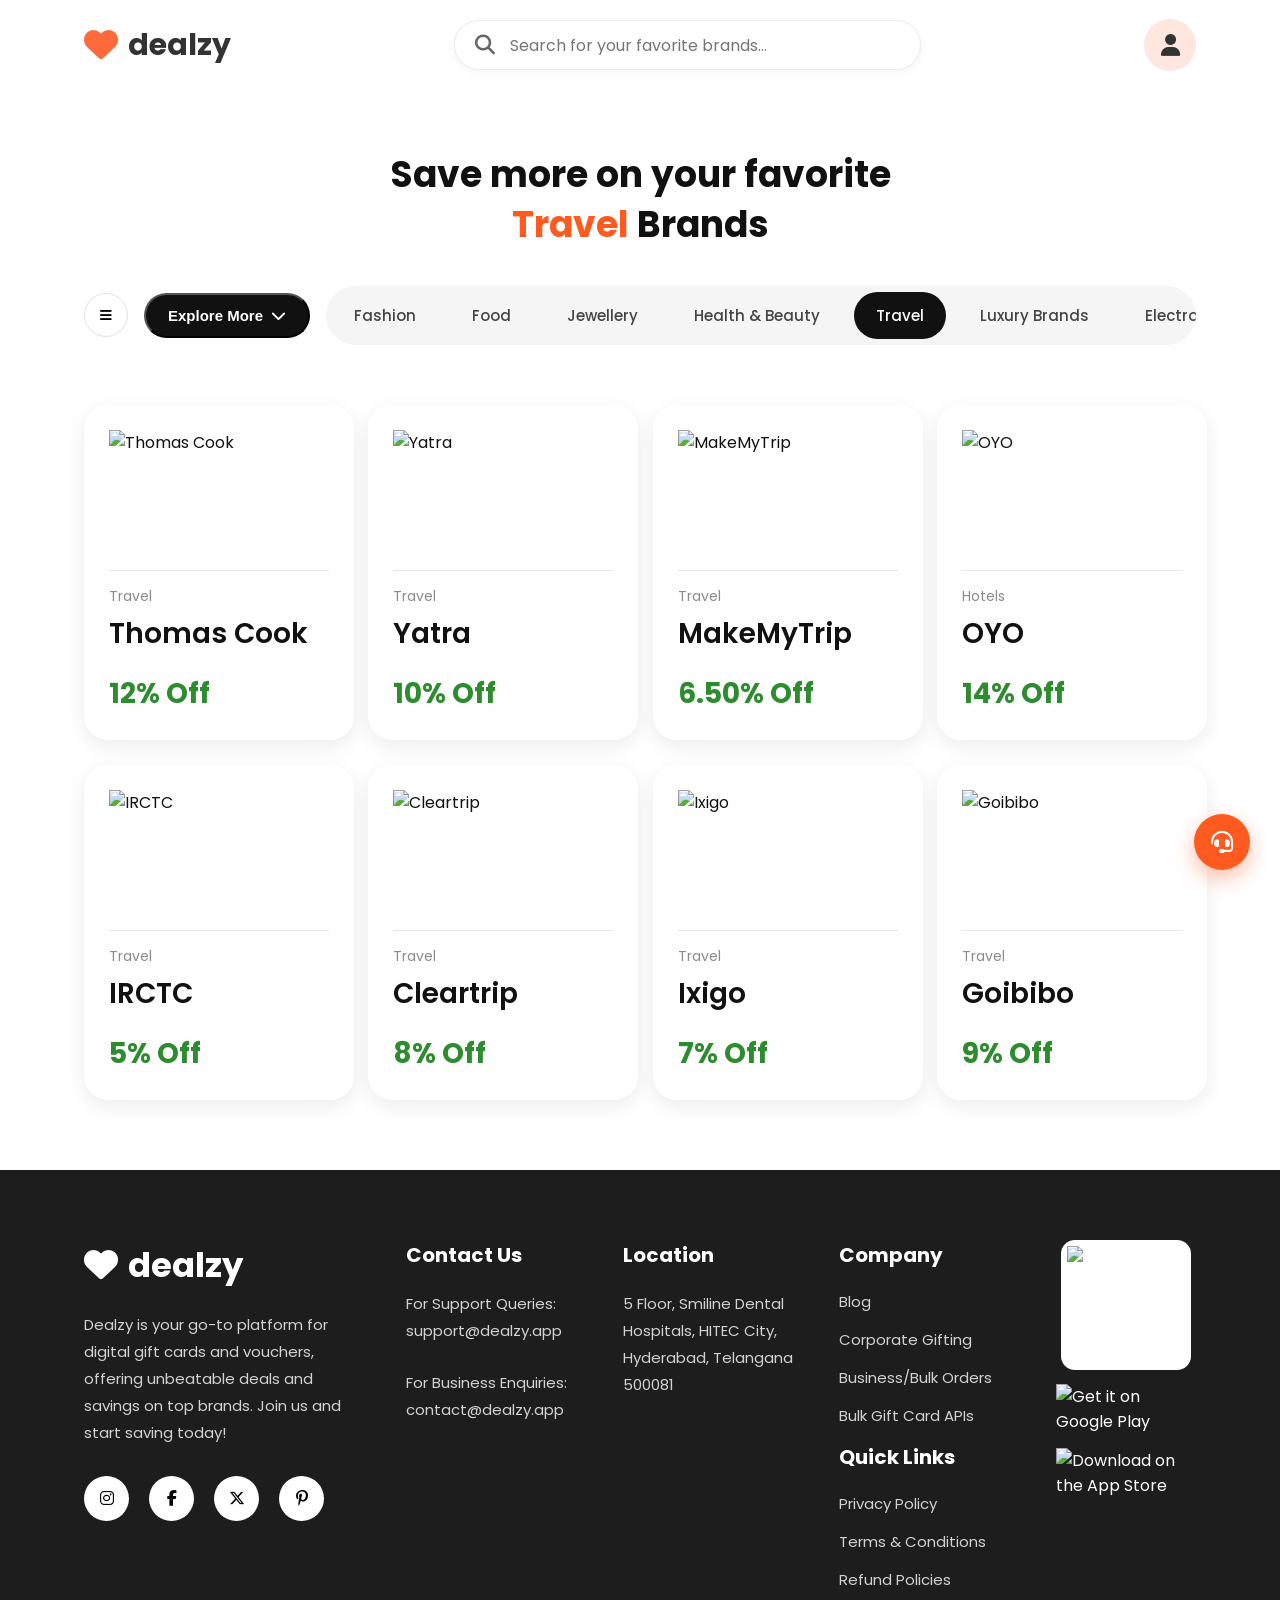
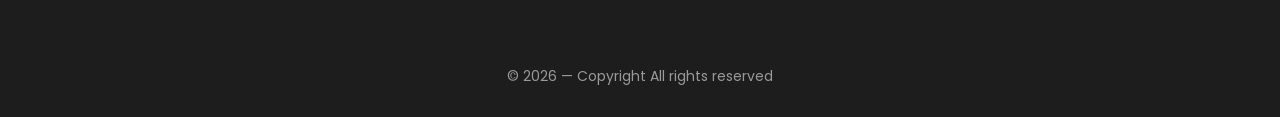
==== category.html @ f569d536 "completed" ====
<!DOCTYPE html>
<html lang="en">
<head>

    <meta charset="UTF-8">
    <meta name="viewport" content="width=device-width, initial-scale=1.0">

    <title>Dealzy - Shop by Category</title>

    <link href="https://fonts.googleapis.com/css2?family=Poppins:wght@300;400;500;600;700;800&display=swap" rel="stylesheet">

    <link rel="stylesheet"
    href="https://cdnjs.cloudflare.com/ajax/libs/font-awesome/6.6.0/css/all.min.css">

    <link rel="stylesheet" href="style.css">

</head>

<body>
<header>

<div class="container navbar">

    <a href="index.html" class="logo">

        <i class="fa-solid fa-heart"></i>

        <h1>dealzy</h1>

    </a>


    <div class="search-bar">

        <i class="fa-solid fa-magnifying-glass"></i>

        <input
        type="text"
        placeholder="Search for your favorite brands...">

    </div>


    <a href="profile.html" class="profile">
    <i class="fa-solid fa-user"></i>
</a>

</div>

</header>

<!-- CATEGORY HERO -->

<section class="category-hero">

    <div class="container">

        <h1 class="cat-heading">
            Save more on your favorite<br>
            <span class="orange" id="categoryName">Category</span> Brands
        </h1>

        <div class="category-filter-bar">

            <div class="dropdown-wrap">

                <button class="filter-icon-btn" id="sortToggleBtn">
                    <i class="fa-solid fa-bars"></i>
                </button>

                <div class="sort-dropdown" id="sortDropdown">

                    <button class="sort-option" data-sort="alpha-asc">
                        <i class="fa-solid fa-arrow-down-a-z"></i> Sort alphabetically ascending
                    </button>

                    <button class="sort-option" data-sort="alpha-desc">
                        <i class="fa-solid fa-arrow-up-a-z"></i> Sort alphabetically descending
                    </button>

                    <button class="sort-option" data-sort="discount-asc">
                        <i class="fa-solid fa-arrow-down-1-9"></i> Sort Discount Percent (Low-High)
                    </button>

                    <button class="sort-option" data-sort="discount-desc">
                        <i class="fa-solid fa-arrow-up-1-9"></i> Sort Discount Percent (High-Low)
                    </button>

                    <button class="sort-option active" data-sort="popularity">
                        Sort Popularity
                    </button>

                </div>

            </div>

            <div class="dropdown-wrap explore-wrap">

                <button class="filter-pill explore-pill" id="exploreToggleBtn">
                    Explore More <i class="fa-solid fa-chevron-down"></i>
                </button>

                <div class="explore-dropdown" id="exploreDropdown">

                    <a href="category.html?category=Fashion">Fashion</a>
                    <a href="category.html?category=Food">Food</a>
                    <a href="category.html?category=Jewellery">Jewellery</a>
                    <a href="category.html?category=Health%20%26%20Beauty">Health &amp; Beauty</a>
                    <a href="category.html?category=Travel">Travel</a>
                    <a href="category.html?category=Luxury%20Brands">Luxury Brands</a>
                    <a href="category.html?category=Electronics">Electronics</a>
                    <a href="category.html?category=Accessories">Accessories</a>
                    <a href="category.html?category=Subscription">Subscription</a>
                    <a href="category.html?category=Hotels">Hotels</a>
                    <a href="category.html?category=Home%20Furnishing">Home Furnishing</a>
                    <a href="category.html?category=Gaming">Gaming</a>
                    <a href="category.html?category=Grocery">Grocery</a>
                    <a href="category.html?category=Shopping">Shopping</a>
                    <a href="category.html?category=Entertainment">Entertainment</a>
                    <a href="category.html?category=Online%20Shopping">Online Shopping</a>
                    <a href="category.html?category=Footwear">Footwear</a>
                    <a href="category.html?category=Kids">Kids</a>
                    <a href="category.html?category=Gifting">Gifting</a>
                    <a href="category.html?category=Pharmacy">Pharmacy</a>
                    <a href="category.html?category=Sports%20%26%20Fitness">Sports &amp; Fitness</a>

                </div>

            </div>

            <div class="filter-scroll" id="filterScroll">

                <a href="category.html?category=Fashion" class="filter-pill">Fashion</a>
                <a href="category.html?category=Food" class="filter-pill">Food</a>
                <a href="category.html?category=Jewellery" class="filter-pill">Jewellery</a>
                <a href="category.html?category=Health%20%26%20Beauty" class="filter-pill">Health &amp; Beauty</a>
                <a href="category.html?category=Travel" class="filter-pill">Travel</a>
                <a href="category.html?category=Luxury%20Brands" class="filter-pill">Luxury Brands</a>
                <a href="category.html?category=Electronics" class="filter-pill">Electronics</a>
                <a href="category.html?category=Accessories" class="filter-pill">Accessories</a>

            </div>

        </div>

    </div>

</section>

<!-- RESULTS -->

<section class="category-results">

    <div class="container">

        <div class="all-grid" id="categoryGrid">

            <!-- brand cards injected by JS -->

        </div>

    </div>

</section>

<!-- FOOTER -->

<footer>

<div class="container footer">

<div class="footer-col">

<h2><i class="fa-solid fa-heart"></i> dealzy</h2>

<p>

Dealzy is your go-to platform for digital gift cards and
vouchers, offering unbeatable deals and savings on top
brands. Join us and start saving today!

</p>

<div class="socials">

<i class="fab fa-instagram"></i>
<i class="fab fa-facebook-f"></i>
<i class="fab fa-x-twitter"></i>
<i class="fab fa-pinterest-p"></i>

</div>

</div>

<div class="footer-col">

<h3>Contact Us</h3>

<p>For Support Queries:<br>support@dealzy.app</p>

<br>

<p>For Business Enquiries:<br>contact@dealzy.app</p>

</div>

<div class="footer-col">

<h3>Location</h3>

<p>

5 Floor, Smiline Dental Hospitals, HITEC City,<br>

Hyderabad, Telangana 500081

</p>

</div>

<div class="footer-col">

<h3>Company</h3>

<ul>

<li>Blog</li>

<li>Corporate Gifting</li>

<li>Business/Bulk Orders</li>

<li>Bulk Gift Card APIs</li>

</ul>

<h3>Quick Links</h3>

<ul>

<li>Privacy Policy</li>

<li>Terms & Conditions</li>

<li>Refund Policies</li>

</ul>

</div>

<div class="footer-badges">

<div class="qr-box">

<img src="https://api.qrserver.com/v1/create-qr-code/?size=150x150&data=https://dealzy.app" alt="QR code">

</div>

<img class="store-btn" src="https://placehold.co/140x42/000/fff?text=Google+Play" alt="Get it on Google Play">

<img class="store-btn" src="https://placehold.co/140x42/000/fff?text=App+Store" alt="Download on the App Store">

</div>

</div>

<div class="copyright">

© 2026 — Copyright All rights reserved

</div>

</footer>

<button class="support-fab">
    <i class="fa-solid fa-headset"></i>
</button>

<script src="categoryData.js"></script>
<script src="script.js"></script>

</body>
</html>
---- style.css ----
*{
    margin:0;
    padding:0;
    box-sizing:border-box;
}

body{
    font-family:'Poppins',sans-serif;
    background:#ffffff;
    color:#111;
}

a{
    text-decoration:none;
    color:inherit;
}

img{
    display:block;
    max-width:100%;
}

.container{
    width:90%;
    max-width:1280px;
    margin:0 auto;
    padding:0 20px;
}
header{

    width:100%;
    background:white;
    position:sticky;
    top:0;
    z-index:100;
}

.navbar{

    height:90px;

    display:flex;

    align-items:center;

    justify-content:space-between;
}

.logo{

    display:flex;

    align-items:center;

    gap:10px;
}

.logo i{

    color:#ff6a3d;

    font-size:34px;
}

.logo h1{

    font-size:30px;

    font-weight:700;

    color:#333;
}

.search-bar{

    width:42%;

    height:50px;

    background:#fff;

    border-radius:30px;

    border:1px solid #ececec;

    display:flex;

    align-items:center;

    padding:0 20px;

    box-shadow:0 2px 8px rgba(0,0,0,.05);
}

.search-bar i{

    color:#666;

    margin-right:15px;

    font-size:20px;
}

.search-bar input{

    width:100%;

    border:none;

    outline:none;

    font-size:16px;

    font-family:Poppins;
}

.profile{

    width:52px;

    height:52px;

    border-radius:50%;

    background:#ffe7df;

    display:flex;

    align-items:center;

    justify-content:center;

    cursor:pointer;
}

.profile i{

    font-size:22px;

    color:#333;
}
/* HERO */

.hero{

    padding:40px 0 0;
}

.hero-container{

    display:grid;

    grid-template-columns:1fr 1fr;

    gap:60px;

    align-items:center;
}

/* Banner */

.hero-banner{

    position:relative;

    overflow:hidden;

    border-radius:25px;

    box-shadow:0 10px 30px rgba(0,0,0,.08);
}

.hero-banner img{

    width:100%;

    height:420px;

    object-fit:cover;
}

/* Slider Buttons */

.slider{

    position:absolute;

    top:50%;

    transform:translateY(-50%);

    width:42px;

    height:42px;

    border:none;

    border-radius:50%;

    background:rgba(255,255,255,.9);

    cursor:pointer;

    font-size:16px;
}

.left{

    left:15px;
}

.right{

    right:15px;
}

/* Hero Text */

.hero-content h1{

    font-size:56px;

    line-height:1.12;

    font-weight:800;

    margin-bottom:35px;
}

.green{

    color:#008c3e;
}

.orange{

    color:#ff5b21;
}

/* Button */

.save-btn{

    padding:18px 34px;

    border-radius:40px;

    border:2px solid #ff5b21;

    background:white;

    font-size:20px;

    cursor:pointer;

    transition:.3s;

    font-weight:600;
}

.save-btn:hover{

    background:#ff5b21;

    color:white;
}

/* Feature Bar - full width strip under hero with dividers */

.features-bar{

    margin-top:35px;

    display:flex;

    align-items:center;

    justify-content:space-between;

    background:#fafafa;

    border-radius:20px;

    padding:22px 40px;
}

.feature{

    display:flex;

    align-items:center;

    gap:12px;

    font-size:16px;

    font-weight:600;

    color:#333;

    flex:1;

    justify-content:center;
}

.feature i{

    font-size:20px;
}

.feature.f1 i{ color:#ff5b21; }
.feature.f2 i{ color:#0aa14a; }
.feature.f3 i{ color:#0d89ff; }

.feature-divider{

    width:1px;

    height:30px;

    background:#dcdcdc;
}
/* ===========================
   POPULAR DEALS
=========================== */

.popular{

    padding:60px 0 40px;

}

.section-title{

    font-size:46px;

    font-weight:600;

    margin-bottom:35px;

}

.deal-slider{

    display:flex;

    gap:28px;

    overflow-x:auto;

    padding-bottom:15px;

    scroll-behavior:smooth;

}

.deal-slider::-webkit-scrollbar{

    height:8px;

}

.deal-slider::-webkit-scrollbar-thumb{

    background:#999;

    border-radius:20px;

}

.deal-card{

    min-width:270px;

    background:white;

    border-radius:24px;

    padding:25px;

    box-shadow:0 6px 20px rgba(0,0,0,.08);

    transition:.3s;

    flex-shrink:0;

}

.deal-card:hover{

    transform:translateY(-8px);

    box-shadow:0 15px 35px rgba(0,0,0,.12);

}

.deal-card img{

    width:100%;

    height:120px;

    object-fit:contain;

    margin-bottom:20px;

}

.deal-card hr{

    border:none;

    border-top:1px solid #e5e5e5;

    margin-bottom:15px;

}

.category{

    font-size:14px;

    color:#8b8b8b;

    margin-bottom:6px;

}

.deal-card h3{

    font-size:28px;

    font-weight:600;

    margin-bottom:18px;

}

.discount{

    color:#2d8c2d;

    font-size:28px;

    font-weight:700;

}
/* ===========================
   PROMO BANNERS
=========================== */

.promo-section{
    padding:30px 0;
}

.promo-container{
    display:grid;
    grid-template-columns:1fr 1fr;
    gap:20px;
}

.promo-card{

    border-radius:18px;

    padding:25px;

    display:flex;

    align-items:center;

    justify-content:space-between;

    color:white;

    cursor:pointer;

    transition:.3s;
}

.promo-card:hover{
    transform:translateY(-5px);
}

.purple{
    background:linear-gradient(90deg,#8f5cff,#5d1fff);
}

.blue{
    background:linear-gradient(90deg,#0d89ff,#005eea);
}

.promo-icon{

    font-size:40px;

    margin-right:20px;
}

.promo-card h3{

    font-size:22px;

    font-weight:600;
}

.promo-card i{

    font-size:24px;
}
/* ===========================
   CATEGORIES
=========================== */

.categories{

    padding:50px 0;
}

.category-heading{

    display:flex;

    align-items:center;

    gap:20px;

    margin-bottom:40px;
}

.category-heading hr{

    flex:1;

    border:none;

    border-top:2px solid #d9d9d9;
}

.category-heading span{

    color:#6d6d6d;

    font-size:24px;

    font-weight:500;
}

.category-grid{

    display:grid;

    grid-template-columns:repeat(4,1fr);

    gap:25px;
}

.category-card{

    display:block;

    border:1px solid #dedede;

    border-radius:25px;

    padding:30px;

    transition:.3s;

    background:white;
}

.category-card:hover{

    transform:translateY(-6px);

    box-shadow:0 10px 20px rgba(0,0,0,.08);
}

.category-card h3{

    font-size:24px;

    margin-bottom:12px;
}

.category-card p{

    font-size:20px;
}

.category-card span{

    color:#2c9b36;

    font-weight:700;
}

.brand-avatars{

    display:flex;

    align-items:center;

    margin-top:18px;

}

.brand-avatars img{

    width:32px;

    height:32px;

    border-radius:50%;

    border:2px solid white;

    background:#eee;

    object-fit:cover;

    margin-left:-10px;

}

.brand-avatars img:first-child{

    margin-left:0;

}

.brand-avatars small{

    margin-left:14px;

    color:#777;

    font-size:16px;

}

.hidden-category{

    display:none;

}

.show-more{

    text-align:center;

    margin-top:40px;
}

.show-more button{

    background:black;

    color:white;

    border:none;

    padding:15px 35px;

    border-radius:40px;

    cursor:pointer;

    font-size:18px;
}
/* ==========================
   NEW BRANDS
========================== */

.new-brands{

    background:#162230;

    padding:70px 0;

}

.light{

    color:white;
}

.brand-slider{

    display:flex;

    gap:25px;

    overflow-x:auto;

    padding-bottom:15px;

}

.brand-slider::-webkit-scrollbar{

    height:8px;

}

.brand-slider::-webkit-scrollbar-thumb{

    background:#666;

    border-radius:20px;

}

.brand-card{

    min-width:270px;

    background:white;

    border-radius:22px;

    padding:25px;

    flex-shrink:0;

    transition:.3s;

}

.brand-card:hover{

    transform:translateY(-8px);

}

.brand-card img{

    width:100%;

    height:130px;

    object-fit:contain;

    margin-bottom:20px;

}

.brand-card hr{

    border:none;

    border-top:1px solid #ececec;

    margin-bottom:15px;

}

.brand-card p{

    color:#777;

    font-size:14px;

}

.brand-card h3{

    font-size:26px;

    margin:10px 0;

}

.brand-card span{

    color:#2d8c2d;

    font-size:24px;

    font-weight:700;

}
/* ==========================
   ALL BRANDS
========================== */

.all-brands{

    padding:70px 0;

}

.all-grid{

    display:grid;

    grid-template-columns:repeat(auto-fit,minmax(250px,1fr));

    gap:25px;

}
.hidden-brand{
    display:none;
}

.all-brands-btn{

    margin-top:40px;

    text-align:center;

}

.all-brands-btn button{

    padding:15px 40px;

    border:none;

    background:black;

    color:white;

    border-radius:40px;

    cursor:pointer;

    font-size:18px;

    transition:.3s;
}

.all-brands-btn button:hover{

    background:#ff5b21;

}
/* ======================
      FAQ
====================== */

.faq{

    padding:80px 0;

}

.faq-container{

    background:#f7f7f7;

    border-radius:30px;

    padding:50px;

    display:grid;

    grid-template-columns:1.3fr 1fr;

    gap:40px;

    align-items:center;

}

.faq h2{

    font-size:44px;

    margin-bottom:35px;

}

.faq-item{

    margin-bottom:35px;

}

.faq-item h3{

    font-size:22px;

    margin-bottom:10px;

}

.faq-item p{

    color:#666;

    line-height:1.8;

    font-size:16px;

}

.faq-right img{

    width:100%;

}
.about-bar{

    padding:30px 0;

}

.about-box{

    background:#f5f5f5;

    padding:25px 35px;

    border-radius:20px;

    display:flex;

    justify-content:space-between;

    align-items:center;

    font-size:24px;

    font-weight:600;

    cursor:pointer;

}

.about-box i{

    transition:.3s;

}

.about-box.open i{

    transform:rotate(180deg);

}

.about-content{

    max-height:0;

    overflow:hidden;

    transition:max-height .4s ease;

    background:#fafafa;

    border-radius:0 0 20px 20px;

    margin-top:-8px;

}

.about-content.open{

    padding:30px 35px 10px;

}

.about-content p{

    color:#555;

    line-height:1.9;

    font-size:16px;

    margin-bottom:22px;

}

.about-content h3{

    font-size:24px;

    margin-bottom:18px;

}

.about-list{

    list-style:none;

    margin-bottom:10px;

}

.about-list li{

    color:#555;

    line-height:1.9;

    font-size:16px;

    margin-bottom:14px;

}

.about-content a{

    color:#ff5b21;

    text-decoration:underline;

}
/* ===========================
   CATEGORY PAGE
=========================== */

.category-hero{

    padding:60px 0 20px;

    text-align:center;
}

.cat-heading{

    font-size:36px;

    font-weight:700;

    line-height:1.4;

    margin-bottom:35px;
}

.category-filter-bar{

    display:flex;

    align-items:center;

    gap:16px;

    justify-content:center;
}

.filter-icon-btn{

    width:44px;

    height:44px;

    border-radius:50%;

    border:1px solid #e2e2e2;

    background:white;

    display:flex;

    align-items:center;

    justify-content:center;

    cursor:pointer;

    flex-shrink:0;
}

.filter-scroll{

    display:flex;

    gap:12px;

    overflow-x:auto;

    padding:6px;

    background:#f5f5f5;

    border-radius:40px;
}

.filter-scroll::-webkit-scrollbar{

    display:none;
}

.filter-pill{

    white-space:nowrap;

    padding:12px 22px;

    border-radius:30px;

    font-size:15px;

    font-weight:500;

    color:#444;

    cursor:pointer;

    display:flex;

    align-items:center;

    gap:8px;
}

.filter-pill.explore-pill{

    background:#111;

    color:white;

    font-weight:600;
}

.filter-pill.active{

    background:#111;

    color:white;
}

.category-results{

    padding:40px 0 70px;
}

.dropdown-wrap{

    position:relative;

    flex-shrink:0;
}

.sort-dropdown,
.explore-dropdown{

    display:none;

    position:absolute;

    top:calc(100% + 10px);

    left:0;

    background:white;

    border-radius:18px;

    box-shadow:0 15px 40px rgba(0,0,0,.15);

    padding:10px;

    z-index:80;

    flex-direction:column;
}

.sort-dropdown.open,
.explore-dropdown.open{

    display:flex;
}

.sort-dropdown{

    width:320px;
}

.sort-option{

    width:100%;

    text-align:left;

    padding:14px 16px;

    border:none;

    background:white;

    border-radius:10px;

    cursor:pointer;

    font-size:15px;

    display:flex;

    align-items:center;

    gap:10px;

    color:#333;

    font-family:'Poppins',sans-serif;
}

.sort-option:hover{

    background:#f5f5f5;
}

.sort-option.active{

    background:#111;

    color:white;
}

.explore-dropdown{

    width:230px;

    max-height:420px;

    overflow-y:auto;
}

.explore-dropdown a{

    padding:13px 16px;

    border-radius:10px;

    color:#333;

    font-size:15px;
}

.explore-dropdown a:hover{

    background:#f5f5f5;
}

.explore-dropdown a.active{

    background:#111;

    color:white;
}

.explore-pill.open i{

    transform:rotate(180deg);
}

.discount.out-of-stock{

    color:#999;

    font-size:20px;
}

@media (max-width:768px){

    .cat-heading{

        font-size:26px;

    }

    .category-filter-bar{

        justify-content:flex-start;

    }

}

footer{

    background:#1d1d1d;

    color:white;

    padding:70px 0 30px;

}

.footer{

    display:grid;

    grid-template-columns:1.6fr 1fr 1fr 1fr auto;

    gap:40px;

}

.footer h2{

    font-size:34px;

    margin-bottom:20px;

    display:flex;

    align-items:center;

    gap:10px;

}

.footer h3{

    margin-bottom:20px;

    font-size:20px;

}

.footer p{

    color:#d2d2d2;

    line-height:1.8;

    font-size:15px;

}

.footer ul{

    list-style:none;

}

.footer li{

    margin-bottom:15px;

    color:#d2d2d2;

    font-size:15px;

}

.socials{

    margin-top:30px;

    display:flex;

    gap:20px;

}

.socials i{

    width:45px;

    height:45px;

    background:white;

    color:black;

    border-radius:50%;

    display:flex;

    justify-content:center;

    align-items:center;

    cursor:pointer;

}

.footer-badges{

    display:flex;

    flex-direction:column;

    align-items:center;

    gap:14px;

}

.qr-box{

    width:130px;

    height:130px;

    background:white;

    border-radius:14px;

    padding:6px;

}

.qr-box img{

    width:100%;

    height:100%;

    object-fit:contain;

}

.store-btn{

    width:140px;

    display:block;

}

.copyright{

    text-align:center;

    margin-top:60px;

    color:#999;

    font-size:14px;

}
.profile-page{

padding:40px 0;

}

.breadcrumb{

display:flex;

align-items:center;

gap:12px;

font-size:20px;

margin-bottom:35px;

}

.breadcrumb strong{

color:#ff5b21;

}

.profile-top{

display:grid;

grid-template-columns:2fr 1fr;

gap:30px;

}

.profile-info{

background:#f7f7f7;

border-radius:25px;

padding:35px;

display:flex;

gap:25px;

}

.profile-avatar{

width:110px;

height:110px;

border-radius:50%;

background:#ffe6dd;

display:flex;

justify-content:center;

align-items:center;

font-size:50px;

}

.profile-info h1{

color:#ff6633;

margin:10px 0;

}

.plan{

font-weight:600;

}

.contact{

display:flex;

gap:30px;

margin:20px 0;

}

.buttons{

display:flex;

gap:15px;

}

.black-btn{

background:black;

color:white;

padding:14px 30px;

border:none;

border-radius:40px;

cursor:pointer;

}

.white-btn{

background:white;

padding:14px 30px;

border:1px solid #bbb;

border-radius:40px;

cursor:pointer;

}

.reward-box{

background:linear-gradient(135deg,#5d2dbf,#8d5cf8);

border-radius:25px;

padding:30px;

color:white;

position:relative;

overflow:hidden;

}

.reward-box .star{

position:absolute;

color:rgba(255,255,255,.8);

font-size:14px;

}

.reward-box .star:nth-child(1){ top:20px; left:20px; }
.reward-box .star:nth-child(2){ top:50px; right:30px; font-size:10px; }
.reward-box .star:nth-child(3){ bottom:80px; left:15px; font-size:18px; }
.reward-box .star:nth-child(4){ bottom:20px; right:60px; font-size:12px; }
.reward-box .star:nth-child(5){ top:110px; left:60%; font-size:10px; }

.reward-row{

display:flex;

justify-content:space-between;

margin-bottom:35px;

position:relative;

z-index:2;

}

.reward-stat{

display:flex;

align-items:center;

gap:14px;

}

.reward-icon{

width:44px;

height:44px;

border-radius:50%;

background:white;

color:#5d2dbf;

display:flex;

align-items:center;

justify-content:center;

font-size:18px;

flex-shrink:0;

}

.reward-stat h4{

font-weight:400;

font-size:14px;

opacity:.9;

margin-bottom:4px;

}

.reward-buttons{

display:flex;

flex-wrap:wrap;

gap:15px;

position:relative;

z-index:2;

}

.reward-buttons button{

border:none;

padding:12px 18px;

border-radius:30px;

font-weight:600;

cursor:pointer;

}

.reward-buttons .btn-dark{

background:#111;

color:white;

}

.reward-buttons .btn-yellow{

background:#ffd54f;

color:#111;

}
/* =====================
    MY GIFT CARDS
===================== */

.gift-section{

    margin-top:60px;

}

.gift-section h2{

    font-size:42px;

    margin-bottom:20px;

}

.all-card-btn{

    background:black;

    color:white;

    border:none;

    padding:14px 28px;

    border-radius:30px;

    font-size:16px;

    margin-bottom:25px;

    cursor:pointer;

}

.gift-card{

    width:520px;

    height:230px;

    background-color:#f7f7f7;

    background-image:radial-gradient(circle at 15% 30%, transparent 0 18px, #eee 19px 20px, transparent 21px),
                      radial-gradient(circle at 45% 70%, transparent 0 24px, #eee 25px 26px, transparent 27px),
                      radial-gradient(circle at 75% 25%, transparent 0 20px, #eee 21px 22px, transparent 23px),
                      radial-gradient(circle at 90% 80%, transparent 0 16px, #eee 17px 18px, transparent 19px);

    border-radius:20px;

    display:flex;

    justify-content:center;

    align-items:center;

    margin-bottom:30px;

}

.buy-btn{

    background:black;

    color:white;

    border:none;

    padding:14px 28px;

    border-radius:30px;

    font-size:16px;

    cursor:pointer;

}

.send-btn{

    background:black;

    color:white;

    border:none;

    padding:15px 32px;

    border-radius:35px;

    font-size:17px;

    display:flex;

    align-items:center;

    gap:10px;

    cursor:pointer;

}
/* =====================
     RATING
===================== */

.rating-area{

    margin:60px 0;

}

.rating-area .container{

    display:grid;

    grid-template-columns:2fr 1fr;

    gap:30px;

    align-items:start;

}

.rating-box{

    background:#f7f7f7;

    border-radius:25px;

    padding:40px;

}

.rating-box h3{

    text-align:center;

    line-height:1.6;

    margin-bottom:30px;

}

.rating-numbers{

    display:flex;

    justify-content:center;

    gap:12px;

    flex-wrap:wrap;

}

.rating-numbers button{

    width:50px;

    height:50px;

    border-radius:12px;

    border:1px solid #ccc;

    background:white;

    cursor:pointer;

}

.rating-labels{

    display:flex;

    justify-content:space-between;

    margin-top:12px;

    color:#777;

}

.submit-btn{

    display:block;

    margin:35px auto 0;

    background:black;

    color:white;

    border:none;

    padding:14px 40px;

    border-radius:35px;

    cursor:pointer;

}

.refer-box{

    background:linear-gradient(135deg,#5c2bbd,#8f5ef8);

    color:white;

    border-radius:25px;

    padding:40px;

    display:flex;

    flex-direction:column;

    justify-content:center;

    align-items:center;

    text-align:center;

    position:relative;

    overflow:hidden;

}

.refer-box .star{

position:absolute;

color:rgba(255,255,255,.8);

}

.refer-box .star:nth-child(1){ top:15px; left:20px; font-size:14px; }
.refer-box .star:nth-child(2){ bottom:20px; right:20px; font-size:12px; }

.refer-box button{

    margin-top:30px;

    background:#ffd54f;

    border:none;

    padding:14px 35px;

    border-radius:30px;

    cursor:pointer;

    font-weight:600;

}
/* ======================
    SETTINGS SECTION
====================== */

.settings-section{

    margin:70px 0;

}

.settings-card{

    background:#f7f7f7;

    border-radius:25px;

    padding:35px;

    max-width:700px;

}

.setting-item{

    display:flex;

    justify-content:space-between;

    align-items:center;

    padding:20px 0;

    border-bottom:1px solid #e5e5e5;

    font-size:20px;

}

.setting-item:last-of-type{

    border-bottom:none;

}

.setting-item i{

    color:#9e9e9e;

    cursor:pointer;

}

.logout-btn{

    margin-top:30px;

    background:black;

    color:white;

    border:none;

    padding:15px 35px;

    border-radius:35px;

    font-size:18px;

    cursor:pointer;

}
/* ======================
    FLOATING SUPPORT BUTTON
====================== */

.support-fab{

    position:fixed;

    bottom:30px;

    right:30px;

    width:56px;

    height:56px;

    border-radius:50%;

    background:#ff5b21;

    color:white;

    display:flex;

    align-items:center;

    justify-content:center;

    font-size:22px;

    box-shadow:0 8px 20px rgba(255,91,33,.4);

    cursor:pointer;

    border:none;

    z-index:200;

}
/* ======================
    RESPONSIVE
====================== */

@media (max-width:992px){

    .profile-top{

        grid-template-columns:1fr;

    }

    .rating-area .container{

        grid-template-columns:1fr;

    }

    .gift-card{

        width:100%;

        max-width:520px;

    }

    .settings-card{

        max-width:100%;

    }

    .hero-container{

        grid-template-columns:1fr;

    }

    .category-grid{

        grid-template-columns:repeat(2,1fr);

    }

    .footer{

        grid-template-columns:1fr 1fr;

    }

}

@media (max-width:768px){

    .profile-info{

        flex-direction:column;

        align-items:center;

        text-align:center;

    }

    .contact{

        flex-direction:column;

        gap:10px;

    }

    .buttons{

        justify-content:center;

        flex-wrap:wrap;

    }

    .reward-row{

        flex-direction:column;

        gap:20px;

        text-align:center;

    }

    .reward-buttons{

        justify-content:center;

    }

    .rating-numbers{

        gap:8px;

    }

    .features-bar{

        flex-direction:column;

        gap:16px;

    }

    .feature-divider{

        display:none;

    }

    .footer{

        grid-template-columns:1fr;

    }

}

/* =====================================================================
   PRODUCT PAGE (product.html)
===================================================================== */

.deal-card,
.brand-card{
    cursor:pointer;
}

.product-hero{

    padding:40px 0 20px;

}

.product-container{

    display:grid;

    grid-template-columns:1fr 1fr;

    gap:60px;

    align-items:start;

}

.product-media{

    position:sticky;

    top:110px;

}

.product-card-visual{

    border-radius:25px;

    overflow:hidden;

    box-shadow:0 10px 30px rgba(0,0,0,.08);

    background:#fafafa;

}

.product-card-visual img{

    width:100%;

    height:420px;

    object-fit:cover;

}

.redeem-buttons{

    display:flex;

    gap:16px;

    margin-top:25px;

}

.pill-outline-btn{

    flex:1;

    padding:16px 20px;

    border-radius:35px;

    border:2px solid #ff5b21;

    background:white;

    color:#ff5b21;

    font-size:16px;

    font-weight:600;

    cursor:pointer;

    transition:.3s;

    font-family:'Poppins',sans-serif;
}

.pill-outline-btn:hover{

    background:#ff5b21;

    color:white;

}

.product-buybox h1{

    font-size:40px;

    font-weight:700;

    margin-bottom:8px;

}

.buy-category{

    font-size:16px;

    color:#8b8b8b;

    margin-bottom:10px;

}

.buy-discount span{

    color:#ff5b21;

    font-weight:700;

    font-size:20px;

}

.buy-discount{

    margin-bottom:25px;

}

.amount-row{

    display:flex;

    gap:16px;

    margin-bottom:25px;

}

.amount-select{

    display:flex;

    align-items:center;

    gap:14px;

    padding:16px 24px;

    border:1px solid #e2e2e2;

    border-radius:16px;

    background:white;

    cursor:pointer;

    font-size:20px;

    font-weight:600;

    font-family:'Poppins',sans-serif;

    color:#111;
}

.amount-menu{

    display:none;

    position:absolute;

    top:calc(100% + 10px);

    left:0;

    background:white;

    border-radius:16px;

    box-shadow:0 15px 40px rgba(0,0,0,.15);

    padding:8px;

    z-index:80;

    flex-direction:column;

    min-width:160px;

}

.amount-menu.open{

    display:flex;

}

.amount-option{

    text-align:left;

    padding:12px 16px;

    border:none;

    background:white;

    border-radius:10px;

    cursor:pointer;

    font-size:16px;

    font-family:'Poppins',sans-serif;

    color:#333;
}

.amount-option:hover{

    background:#f5f5f5;

}

.amount-option.active{

    background:#111;

    color:white;

}

.qty-select{

    display:flex;

    align-items:center;

    gap:16px;

    border:1px solid #e2e2e2;

    border-radius:16px;

    padding:10px 20px;

    background:white;

}

.qty-select span{

    font-weight:600;

    font-size:18px;

    min-width:26px;

    text-align:center;

}

.qty-select button{

    width:34px;

    height:34px;

    border-radius:50%;

    border:none;

    background:#f5f5f5;

    font-size:20px;

    cursor:pointer;

    line-height:1;

}

.qty-select button:hover{

    background:#ffe7df;

    color:#ff5b21;

}

.payment-method{

    margin-bottom:20px;

}

.payment-method > span{

    display:block;

    font-size:15px;

    color:#8b8b8b;

    margin-bottom:10px;

}

.payment-box{

    display:flex;

    justify-content:space-between;

    align-items:center;

    border:1px solid #e2e2e2;

    border-radius:16px;

    padding:18px 22px;

    cursor:pointer;

}

.payment-box > span{

    color:#8b8b8b;

}

.payment-choice{

    display:flex;

    align-items:center;

    gap:10px;

    font-weight:600;

}

.coupon-link{

    display:inline-block;

    color:#ff5b21;

    font-weight:600;

    text-decoration:underline;

    margin-bottom:25px;

}

.price-summary{

    margin-bottom:25px;

}

.price-summary > span{

    display:block;

    color:#8b8b8b;

    font-size:15px;

    margin-bottom:6px;

}

.price-row{

    display:flex;

    align-items:baseline;

    gap:14px;

}

.price-row h2{

    font-size:34px;

    font-weight:700;

}

.price-row s{

    color:#999;

    font-size:20px;

}

.product-buybox .buy-btn{

    display:block;

    width:100%;

    padding:20px;

    border-radius:40px;

    background:black;

    color:white;

    border:none;

    font-size:20px;

    font-weight:600;

    cursor:pointer;

    transition:.3s;

    font-family:'Poppins',sans-serif;
}

.product-buybox .buy-btn:hover{

    background:#ff5b21;

}

.product-buybox .buy-btn.disabled{

    background:#ccc;

    cursor:not-allowed;

}

.product-buybox .buy-btn.disabled:hover{

    background:#ccc;

}

/* Important points */

.important-points-section{

    padding:60px 0;

    border-top:1px solid #eee;

}

.important-points-section h2{

    font-size:32px;

    margin-bottom:35px;

}

.points-grid{

    display:grid;

    grid-template-columns:1fr 1fr;

    gap:30px 50px;

}

.point-item{

    display:flex;

    align-items:flex-start;

    gap:18px;

}

.point-icon{

    width:52px;

    height:52px;

    border-radius:14px;

    background:#f5f5f5;

    color:#ff5b21;

    display:flex;

    align-items:center;

    justify-content:center;

    font-size:20px;

    flex-shrink:0;

}

.point-item h4{

    font-size:17px;

    margin-bottom:6px;

}

.point-item p{

    color:#777;

    font-size:15px;

}

/* About section */

.about-section{

    padding:20px 0 60px;

}

.about-section h2{

    font-size:32px;

    margin-bottom:20px;

}

.about-section > .container > p{

    color:#555;

    line-height:1.9;

    font-size:16px;

    margin-bottom:30px;

    max-width:800px;

}

.security-banner{

    max-width:600px;

}

/* FAQ (plain accordion) */

.faq-plain-section{

    padding:40px 0;

}

.faq-plain-section h2{

    font-size:34px;

    margin-bottom:30px;

}

.faq-acc-list{

    display:flex;

    flex-direction:column;

    gap:16px;

}

.faq-acc-item{

    border:1px solid #e5e5e5;

    border-radius:16px;

    overflow:hidden;

}

.faq-acc-question{

    width:100%;

    display:flex;

    justify-content:space-between;

    align-items:center;

    gap:20px;

    padding:22px 26px;

    border:none;

    background:white;

    cursor:pointer;

    font-size:17px;

    font-weight:600;

    text-align:left;

    font-family:'Poppins',sans-serif;

    color:#111;
}

.faq-acc-question i{

    transition:.3s;

    color:#8b8b8b;

    flex-shrink:0;

}

.faq-acc-item.open .faq-acc-question i{

    transform:rotate(180deg);

}

.faq-acc-item.open .faq-acc-question{

    text-decoration:underline;

}

.faq-acc-answer{

    max-height:0;

    overflow:hidden;

    transition:max-height .35s ease;

}

.faq-acc-answer p{

    padding:0 26px 22px;

    color:#666;

    line-height:1.8;

    font-size:15px;

}

/* Similar cards */

.similar-section{

    padding:20px 0 60px;

}

@media (max-width:992px){

    .product-container{

        grid-template-columns:1fr;

    }

    .product-media{

        position:static;

    }

    .points-grid{

        grid-template-columns:1fr;

    }

}

@media (max-width:768px){

    .amount-row{

        flex-direction:column;

    }

    .redeem-buttons{

        flex-direction:column;

    }

}
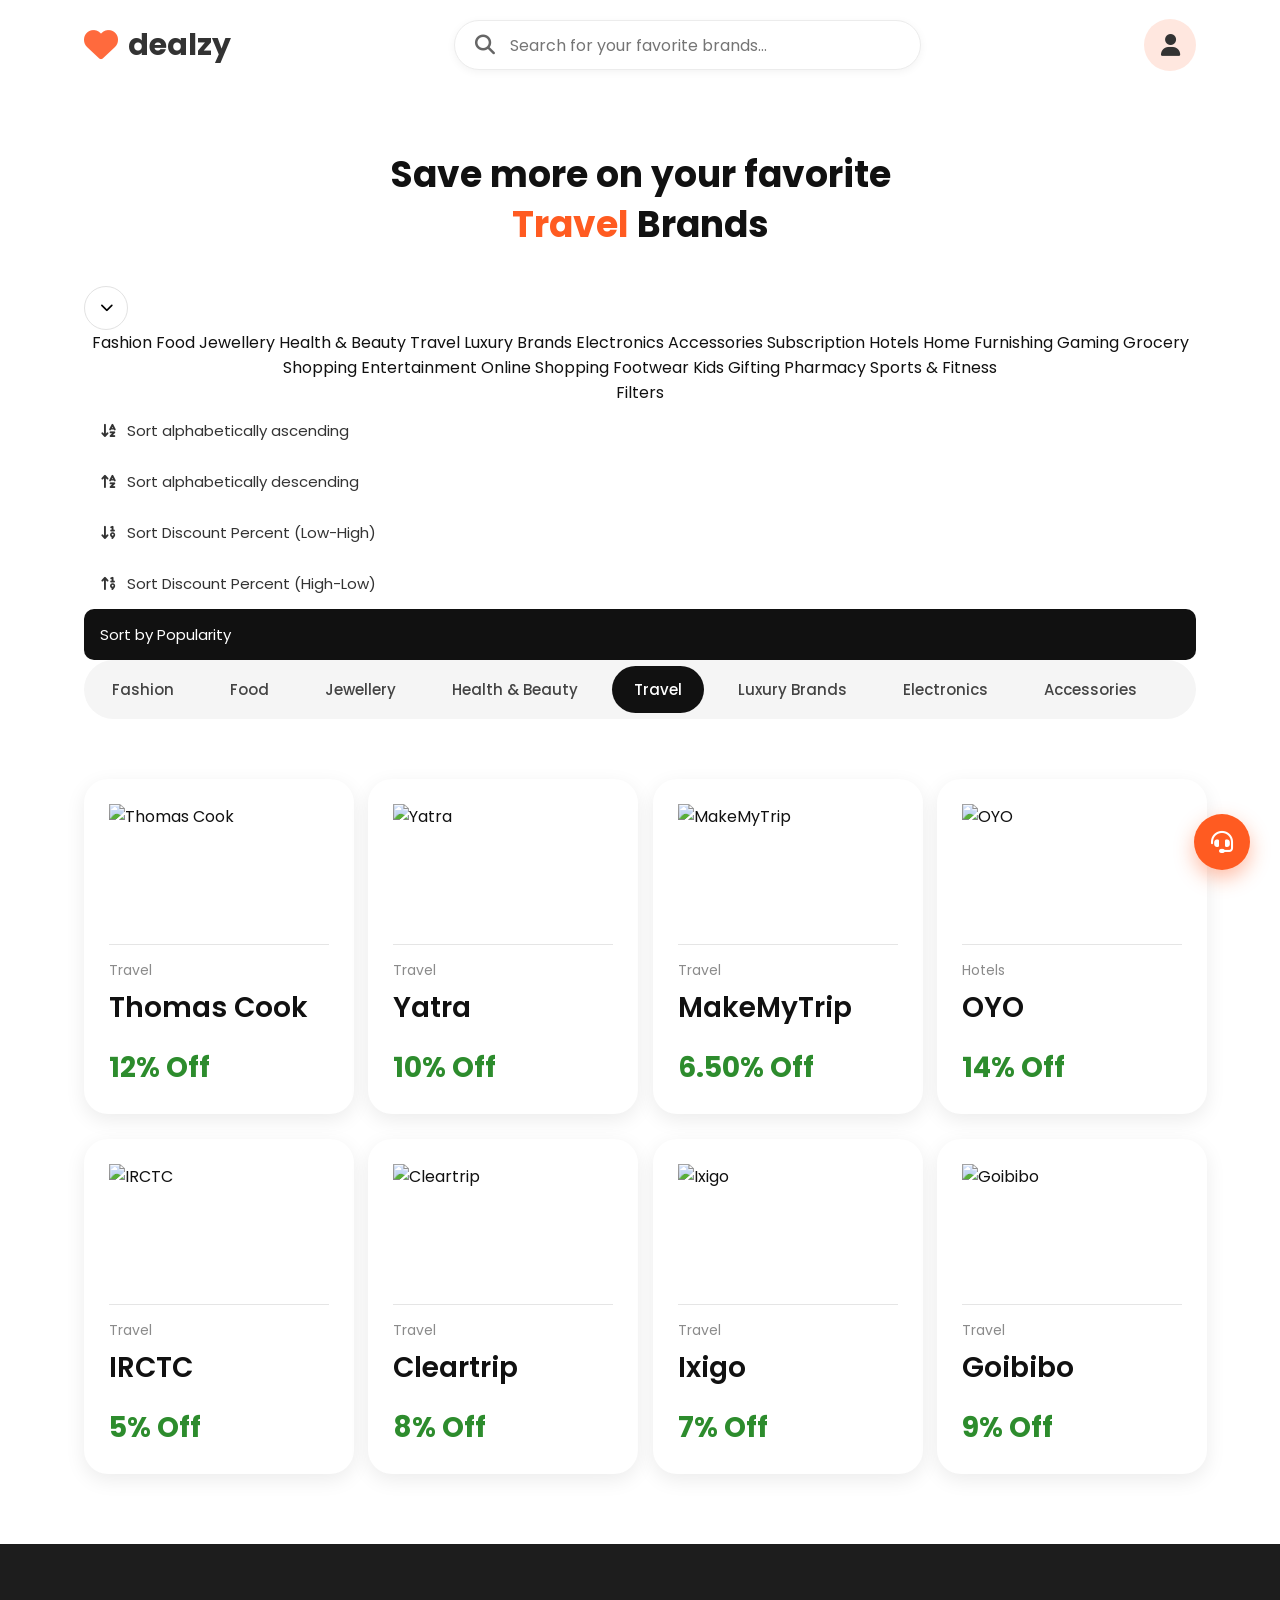
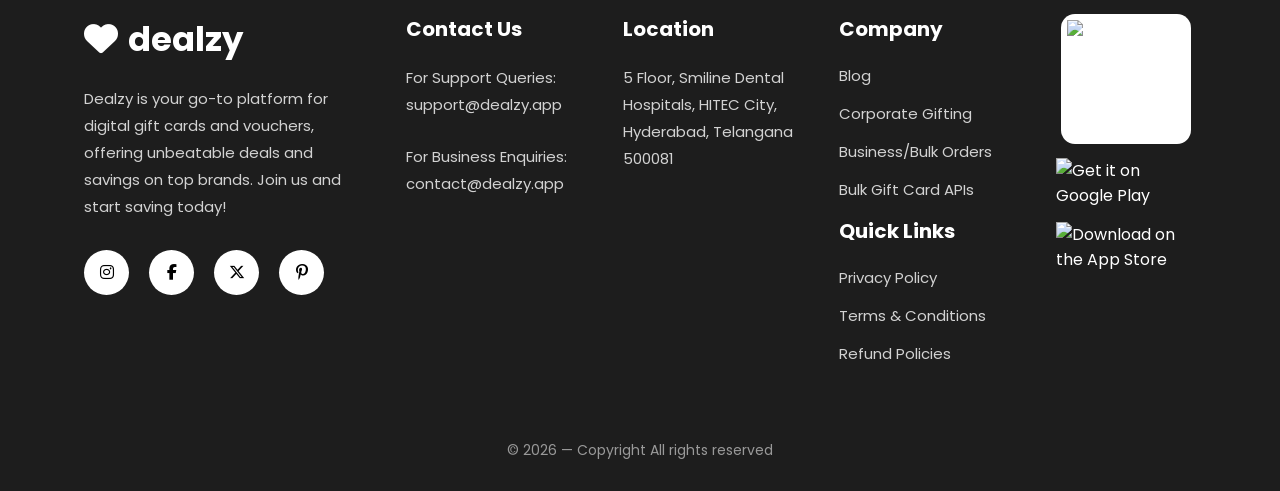
==== commit baccc407: "fix-4" ====
--- a/category.html
+++ b/category.html
@@ -62,82 +62,84 @@
 
         <div class="category-filter-bar">
 
-            <div class="dropdown-wrap">
-
-                <button class="filter-icon-btn" id="sortToggleBtn">
-                    <i class="fa-solid fa-bars"></i>
-                </button>
-
-                <div class="sort-dropdown" id="sortDropdown">
-
-                    <button class="sort-option" data-sort="alpha-asc">
-                        <i class="fa-solid fa-arrow-down-a-z"></i> Sort alphabetically ascending
+            <div class="merged-filter-pill">
+
+                <div class="dropdown-wrap" id="menuWrap">
+
+                    <button class="filter-icon-btn" id="menuToggleBtn">
+                        <i class="fa-solid fa-chevron-down"></i>
                     </button>
 
-                    <button class="sort-option" data-sort="alpha-desc">
-                        <i class="fa-solid fa-arrow-up-a-z"></i> Sort alphabetically descending
-                    </button>
-
-                    <button class="sort-option" data-sort="discount-asc">
-                        <i class="fa-solid fa-arrow-down-1-9"></i> Sort Discount Percent (Low-High)
-                    </button>
-
-                    <button class="sort-option" data-sort="discount-desc">
-                        <i class="fa-solid fa-arrow-up-1-9"></i> Sort Discount Percent (High-Low)
-                    </button>
-
-                    <button class="sort-option active" data-sort="popularity">
-                        Sort Popularity
-                    </button>
+                    <div class="mega-dropdown" id="megaDropdown">
+
+                        <div class="mega-section" id="megaCategoryList">
+
+                            <a href="category.html?category=Fashion">Fashion</a>
+                            <a href="category.html?category=Food">Food</a>
+                            <a href="category.html?category=Jewellery">Jewellery</a>
+                            <a href="category.html?category=Health%20%26%20Beauty">Health &amp; Beauty</a>
+                            <a href="category.html?category=Travel">Travel</a>
+                            <a href="category.html?category=Luxury%20Brands">Luxury Brands</a>
+                            <a href="category.html?category=Electronics">Electronics</a>
+                            <a href="category.html?category=Accessories">Accessories</a>
+                            <a href="category.html?category=Subscription">Subscription</a>
+                            <a href="category.html?category=Hotels">Hotels</a>
+                            <a href="category.html?category=Home%20Furnishing">Home Furnishing</a>
+                            <a href="category.html?category=Gaming">Gaming</a>
+                            <a href="category.html?category=Grocery">Grocery</a>
+                            <a href="category.html?category=Shopping">Shopping</a>
+                            <a href="category.html?category=Entertainment">Entertainment</a>
+                            <a href="category.html?category=Online%20Shopping">Online Shopping</a>
+                            <a href="category.html?category=Footwear">Footwear</a>
+                            <a href="category.html?category=Kids">Kids</a>
+                            <a href="category.html?category=Gifting">Gifting</a>
+                            <a href="category.html?category=Pharmacy">Pharmacy</a>
+                            <a href="category.html?category=Sports%20%26%20Fitness">Sports &amp; Fitness</a>
+
+                        </div>
+
+                        <div class="mega-divider">Filters</div>
+
+                        <div class="mega-section">
+
+                            <button class="sort-option" data-sort="alpha-asc">
+                                <i class="fa-solid fa-arrow-down-a-z"></i> Sort alphabetically ascending
+                            </button>
+
+                            <button class="sort-option" data-sort="alpha-desc">
+                                <i class="fa-solid fa-arrow-up-a-z"></i> Sort alphabetically descending
+                            </button>
+
+                            <button class="sort-option" data-sort="discount-asc">
+                                <i class="fa-solid fa-arrow-down-1-9"></i> Sort Discount Percent (Low-High)
+                            </button>
+
+                            <button class="sort-option" data-sort="discount-desc">
+                                <i class="fa-solid fa-arrow-up-1-9"></i> Sort Discount Percent (High-Low)
+                            </button>
+
+                            <button class="sort-option active" data-sort="popularity">
+                                Sort by Popularity
+                            </button>
+
+                        </div>
+
+                    </div>
 
                 </div>
 
-            </div>
-
-            <div class="dropdown-wrap explore-wrap">
-
-                <button class="filter-pill explore-pill" id="exploreToggleBtn">
-                    Explore More <i class="fa-solid fa-chevron-down"></i>
-                </button>
-
-                <div class="explore-dropdown" id="exploreDropdown">
-
-                    <a href="category.html?category=Fashion">Fashion</a>
-                    <a href="category.html?category=Food">Food</a>
-                    <a href="category.html?category=Jewellery">Jewellery</a>
-                    <a href="category.html?category=Health%20%26%20Beauty">Health &amp; Beauty</a>
-                    <a href="category.html?category=Travel">Travel</a>
-                    <a href="category.html?category=Luxury%20Brands">Luxury Brands</a>
-                    <a href="category.html?category=Electronics">Electronics</a>
-                    <a href="category.html?category=Accessories">Accessories</a>
-                    <a href="category.html?category=Subscription">Subscription</a>
-                    <a href="category.html?category=Hotels">Hotels</a>
-                    <a href="category.html?category=Home%20Furnishing">Home Furnishing</a>
-                    <a href="category.html?category=Gaming">Gaming</a>
-                    <a href="category.html?category=Grocery">Grocery</a>
-                    <a href="category.html?category=Shopping">Shopping</a>
-                    <a href="category.html?category=Entertainment">Entertainment</a>
-                    <a href="category.html?category=Online%20Shopping">Online Shopping</a>
-                    <a href="category.html?category=Footwear">Footwear</a>
-                    <a href="category.html?category=Kids">Kids</a>
-                    <a href="category.html?category=Gifting">Gifting</a>
-                    <a href="category.html?category=Pharmacy">Pharmacy</a>
-                    <a href="category.html?category=Sports%20%26%20Fitness">Sports &amp; Fitness</a>
+                <div class="filter-scroll" id="filterScroll">
+
+                    <a href="category.html?category=Fashion" class="filter-pill">Fashion</a>
+                    <a href="category.html?category=Food" class="filter-pill">Food</a>
+                    <a href="category.html?category=Jewellery" class="filter-pill">Jewellery</a>
+                    <a href="category.html?category=Health%20%26%20Beauty" class="filter-pill">Health &amp; Beauty</a>
+                    <a href="category.html?category=Travel" class="filter-pill">Travel</a>
+                    <a href="category.html?category=Luxury%20Brands" class="filter-pill">Luxury Brands</a>
+                    <a href="category.html?category=Electronics" class="filter-pill">Electronics</a>
+                    <a href="category.html?category=Accessories" class="filter-pill">Accessories</a>
 
                 </div>
-
-            </div>
-
-            <div class="filter-scroll" id="filterScroll">
-
-                <a href="category.html?category=Fashion" class="filter-pill">Fashion</a>
-                <a href="category.html?category=Food" class="filter-pill">Food</a>
-                <a href="category.html?category=Jewellery" class="filter-pill">Jewellery</a>
-                <a href="category.html?category=Health%20%26%20Beauty" class="filter-pill">Health &amp; Beauty</a>
-                <a href="category.html?category=Travel" class="filter-pill">Travel</a>
-                <a href="category.html?category=Luxury%20Brands" class="filter-pill">Luxury Brands</a>
-                <a href="category.html?category=Electronics" class="filter-pill">Electronics</a>
-                <a href="category.html?category=Accessories" class="filter-pill">Accessories</a>
 
             </div>
 
--- a/style.css
+++ b/style.css
@@ -2246,6 +2246,131 @@
 
 }
 
+/* Gift card mockup visual (replaces the old placeholder image) */
+
+.gift-card-mockup{
+
+    position:relative;
+
+    width:100%;
+
+    aspect-ratio:16/9.2;
+
+    min-height:260px;
+
+    background-color:#f7f7f7;
+
+    background-image:radial-gradient(circle at 15% 30%, transparent 0 18px, #eaeaea 19px 20px, transparent 21px),
+                      radial-gradient(circle at 45% 70%, transparent 0 24px, #eaeaea 25px 26px, transparent 27px),
+                      radial-gradient(circle at 75% 25%, transparent 0 20px, #eaeaea 21px 22px, transparent 23px),
+                      radial-gradient(circle at 90% 80%, transparent 0 16px, #eaeaea 17px 18px, transparent 19px);
+
+    padding:35px;
+
+}
+
+.card-brand-logo{
+
+    font-size:32px;
+
+    font-weight:800;
+
+    color:#111;
+
+    max-width:70%;
+
+}
+
+.card-gift-label{
+
+    position:absolute;
+
+    top:35px;
+
+    right:30px;
+
+    writing-mode:vertical-rl;
+
+    letter-spacing:3px;
+
+    color:#9a9a9a;
+
+    font-weight:600;
+
+    font-size:14px;
+
+}
+
+.card-watermark{
+
+    position:absolute;
+
+    bottom:30px;
+
+    left:35px;
+
+    display:flex;
+
+    align-items:center;
+
+    gap:8px;
+
+    color:#b5b5b5;
+
+    font-weight:700;
+
+    font-size:18px;
+
+}
+
+.card-watermark i{
+
+    color:#ff5b21;
+
+}
+
+.card-validity{
+
+    position:absolute;
+
+    bottom:35px;
+
+    right:30px;
+
+    color:#9a9a9a;
+
+    font-size:14px;
+
+    font-weight:500;
+
+}
+
+.redeem-online-pill{
+
+    margin:20px auto 0;
+
+    width:fit-content;
+
+    padding:12px 24px;
+
+    border:2px solid #ff5b21;
+
+    border-radius:30px;
+
+    color:#ff5b21;
+
+    font-weight:600;
+
+    font-size:15px;
+
+    display:flex;
+
+    align-items:center;
+
+    gap:10px;
+
+}
+
 .redeem-buttons{
 
     display:flex;
@@ -2289,13 +2414,39 @@
 
 }
 
+.buy-header-row{
+
+    display:flex;
+
+    justify-content:space-between;
+
+    align-items:center;
+
+    gap:20px;
+
+    margin-bottom:6px;
+
+}
+
 .product-buybox h1{
 
     font-size:40px;
 
     font-weight:700;
 
-    margin-bottom:8px;
+}
+
+.buy-discount-inline{
+
+    color:#ff5b21;
+
+    font-weight:700;
+
+    font-size:26px;
+
+    white-space:nowrap;
+
+    flex-shrink:0;
 
 }
 
@@ -2305,614 +2456,1079 @@
 
     color:#8b8b8b;
 
+    margin-bottom:25px;
+
+}
+
+.amount-row{
+
+    display:flex;
+
+    align-items:center;
+
+    gap:16px;
+
+    margin-bottom:25px;
+
+}
+
+.qty-chip{
+
+    display:flex;
+
+    align-items:center;
+
+    gap:14px;
+
+    background:#ff5b21;
+
+    border-radius:16px;
+
+    padding:12px 18px;
+
+    flex-shrink:0;
+
+}
+
+.qty-chip button{
+
+    width:28px;
+
+    height:28px;
+
+    border-radius:50%;
+
+    border:none;
+
+    background:rgba(255,255,255,.25);
+
+    color:white;
+
+    font-size:18px;
+
+    cursor:pointer;
+
+    line-height:1;
+
+}
+
+.qty-chip button:hover{
+
+    background:rgba(255,255,255,.4);
+
+}
+
+.qty-chip span{
+
+    color:white;
+
+    font-weight:700;
+
+    font-size:16px;
+
+    min-width:26px;
+
+    text-align:center;
+
+}
+
+.redeem-info-row{
+
+    display:flex;
+
+    gap:16px;
+
+    margin-top:20px;
+
+}
+
+.solid-pill-btn{
+
+    flex:1;
+
+    padding:16px 20px;
+
+    border-radius:35px;
+
+    border:none;
+
+    background:#ff5b21;
+
+    color:white;
+
+    font-size:16px;
+
+    font-weight:600;
+
+    cursor:pointer;
+
+    transition:.3s;
+
+    font-family:'Poppins',sans-serif;
+}
+
+.solid-pill-btn:hover{
+
+    background:#e6511d;
+
+}
+
+.amount-select{
+
+    display:flex;
+
+    align-items:center;
+
+    gap:14px;
+
+    padding:16px 24px;
+
+    border:1px solid #e2e2e2;
+
+    border-radius:16px;
+
+    background:white;
+
+    cursor:pointer;
+
+    font-size:20px;
+
+    font-weight:600;
+
+    font-family:'Poppins',sans-serif;
+
+    color:#111;
+}
+
+.amount-menu{
+
+    display:none;
+
+    position:absolute;
+
+    top:calc(100% + 10px);
+
+    left:0;
+
+    background:white;
+
+    border-radius:16px;
+
+    box-shadow:0 15px 40px rgba(0,0,0,.15);
+
+    padding:8px;
+
+    z-index:80;
+
+    flex-direction:column;
+
+    min-width:160px;
+
+}
+
+.amount-menu.open{
+
+    display:flex;
+
+}
+
+.amount-option{
+
+    text-align:left;
+
+    padding:12px 16px;
+
+    border:none;
+
+    background:white;
+
+    border-radius:10px;
+
+    cursor:pointer;
+
+    font-size:16px;
+
+    font-family:'Poppins',sans-serif;
+
+    color:#333;
+}
+
+.amount-option:hover{
+
+    background:#f5f5f5;
+
+}
+
+.amount-option.active{
+
+    background:#111;
+
+    color:white;
+
+}
+
+.qty-select{
+
+    display:flex;
+
+    align-items:center;
+
+    gap:16px;
+
+    border:1px solid #e2e2e2;
+
+    border-radius:16px;
+
+    padding:10px 20px;
+
+    background:white;
+
+}
+
+.qty-select span{
+
+    font-weight:600;
+
+    font-size:18px;
+
+    min-width:26px;
+
+    text-align:center;
+
+}
+
+.qty-select button{
+
+    width:34px;
+
+    height:34px;
+
+    border-radius:50%;
+
+    border:none;
+
+    background:#f5f5f5;
+
+    font-size:20px;
+
+    cursor:pointer;
+
+    line-height:1;
+
+}
+
+.qty-select button:hover{
+
+    background:#ffe7df;
+
+    color:#ff5b21;
+
+}
+
+.payment-method{
+
+    margin-bottom:20px;
+
+}
+
+.payment-method > span{
+
+    display:block;
+
+    font-size:15px;
+
+    color:#8b8b8b;
+
     margin-bottom:10px;
 
 }
 
-.buy-discount span{
+.payment-box{
+
+    display:flex;
+
+    justify-content:space-between;
+
+    align-items:center;
+
+    border:1px solid #e2e2e2;
+
+    border-radius:16px;
+
+    padding:18px 22px;
+
+    cursor:pointer;
+
+}
+
+.payment-box > span{
+
+    color:#8b8b8b;
+
+}
+
+.payment-choice{
+
+    display:flex;
+
+    align-items:center;
+
+    gap:10px;
+
+    font-weight:600;
+
+}
+
+.coupon-link{
+
+    display:inline-block;
 
     color:#ff5b21;
 
+    font-weight:600;
+
+    text-decoration:underline;
+
+    margin-bottom:25px;
+
+}
+
+.price-summary{
+
+    margin-bottom:25px;
+
+}
+
+.price-summary > span{
+
+    display:block;
+
+    color:#8b8b8b;
+
+    font-size:15px;
+
+    margin-bottom:6px;
+
+}
+
+.price-row{
+
+    display:flex;
+
+    align-items:baseline;
+
+    gap:14px;
+
+}
+
+.price-row h2{
+
+    font-size:34px;
+
     font-weight:700;
 
+}
+
+.price-row s{
+
+    color:#999;
+
     font-size:20px;
 
 }
 
-.buy-discount{
-
-    margin-bottom:25px;
-
-}
-
-.amount-row{
-
-    display:flex;
+.product-buybox .buy-btn{
+
+    display:block;
+
+    width:100%;
+
+    padding:20px;
+
+    border-radius:40px;
+
+    background:black;
+
+    color:white;
+
+    border:none;
+
+    font-size:20px;
+
+    font-weight:600;
+
+    cursor:pointer;
+
+    transition:.3s;
+
+    font-family:'Poppins',sans-serif;
+}
+
+.product-buybox .buy-btn:hover{
+
+    background:#ff5b21;
+
+}
+
+.product-buybox .buy-btn.disabled{
+
+    background:#ccc;
+
+    cursor:not-allowed;
+
+}
+
+.product-buybox .buy-btn.disabled:hover{
+
+    background:#ccc;
+
+}
+
+/* Important points */
+
+.important-points-section{
+
+    padding:60px 0;
+
+    border-top:1px solid #eee;
+
+}
+
+.important-points-section h2{
+
+    font-size:32px;
+
+    margin-bottom:35px;
+
+}
+
+.points-grid{
+
+    display:grid;
+
+    grid-template-columns:1fr 1fr;
+
+    gap:24px 50px;
+
+}
+
+.point-item{
+
+    display:flex;
+
+    align-items:flex-start;
 
     gap:16px;
 
-    margin-bottom:25px;
-
-}
-
-.amount-select{
-
-    display:flex;
-
-    align-items:center;
-
-    gap:14px;
-
-    padding:16px 24px;
-
-    border:1px solid #e2e2e2;
+}
+
+.point-icon{
+
+    width:44px;
+
+    height:44px;
+
+    border-radius:12px;
+
+    background:#f5f5f5;
+
+    color:#ff5b21;
+
+    display:flex;
+
+    align-items:center;
+
+    justify-content:center;
+
+    font-size:17px;
+
+    flex-shrink:0;
+
+}
+
+.point-item h4{
+
+    font-size:16px;
+
+    margin-bottom:4px;
+
+}
+
+.point-item p{
+
+    color:#777;
+
+    font-size:14px;
+
+}
+
+/* About section */
+
+.about-section{
+
+    padding:20px 0 60px;
+
+}
+
+.about-section h2{
+
+    font-size:32px;
+
+    margin-bottom:20px;
+
+}
+
+.about-section > .container > p{
+
+    color:#555;
+
+    line-height:1.9;
+
+    font-size:16px;
+
+    margin-bottom:30px;
+
+    max-width:800px;
+
+}
+
+.security-banner{
+
+    max-width:600px;
+
+}
+
+/* FAQ (plain accordion) */
+
+.faq-plain-section{
+
+    padding:40px 0;
+
+}
+
+.faq-plain-section h2{
+
+    font-size:34px;
+
+    margin-bottom:30px;
+
+}
+
+.faq-acc-list{
+
+    display:flex;
+
+    flex-direction:column;
+
+    gap:16px;
+
+}
+
+.faq-acc-item{
+
+    border:1px solid #e5e5e5;
 
     border-radius:16px;
 
+    overflow:hidden;
+
+}
+
+.faq-acc-question{
+
+    width:100%;
+
+    display:flex;
+
+    justify-content:space-between;
+
+    align-items:center;
+
+    gap:20px;
+
+    padding:22px 26px;
+
+    border:none;
+
     background:white;
 
     cursor:pointer;
 
-    font-size:20px;
+    font-size:17px;
 
     font-weight:600;
 
+    text-align:left;
+
     font-family:'Poppins',sans-serif;
 
     color:#111;
 }
 
-.amount-menu{
-
+.faq-acc-question i{
+
+    transition:.3s;
+
+    color:#8b8b8b;
+
+    flex-shrink:0;
+
+}
+
+.faq-acc-item.open .faq-acc-question i{
+
+    transform:rotate(180deg);
+
+}
+
+.faq-acc-item.open .faq-acc-question{
+
+    text-decoration:underline;
+
+}
+
+.faq-acc-answer{
+
+    max-height:0;
+
+    overflow:hidden;
+
+    transition:max-height .35s ease;
+
+}
+
+.faq-acc-answer p{
+
+    padding:0 26px 22px;
+
+    color:#666;
+
+    line-height:1.8;
+
+    font-size:15px;
+
+}
+
+/* Similar cards */
+
+.similar-section{
+
+    padding:20px 0 60px;
+
+}
+
+@media (max-width:992px){
+
+    .product-container{
+
+        grid-template-columns:1fr;
+
+    }
+
+    .product-media{
+
+        position:static;
+
+    }
+
+    .points-grid{
+
+        grid-template-columns:1fr;
+
+    }
+
+}
+
+@media (max-width:768px){
+
+    .redeem-buttons{
+
+        flex-direction:column;
+
+    }
+
+    /* Gift card mockup */
+    .gift-card-mockup{
+        min-height:190px;
+        padding:22px;
+    }
+
+    .card-brand-logo{
+        font-size:24px;
+    }
+
+    .card-gift-label{
+        top:22px;
+        right:18px;
+        font-size:11px;
+        letter-spacing:2px;
+    }
+
+    .card-watermark{
+        bottom:18px;
+        left:22px;
+        font-size:14px;
+        gap:6px;
+    }
+
+    .card-validity{
+        bottom:20px;
+        right:18px;
+        font-size:11px;
+    }
+
+    .redeem-online-pill{
+        padding:10px 18px;
+        font-size:13px;
+        margin-top:16px;
+    }
+
+    /* Buy box header row — wrap instead of overflowing off-screen */
+    .buy-header-row{
+        flex-wrap:wrap;
+        gap:8px 16px;
+        margin-bottom:4px;
+    }
+
+    .product-buybox h1{
+        font-size:26px;
+    }
+
+    .buy-discount-inline{
+        font-size:19px;
+    }
+
+    .buy-category{
+        font-size:14px;
+        margin-bottom:18px;
+    }
+
+    /* Amount + quantity stay side-by-side, just shrink to fit */
+    .amount-row{
+        gap:10px;
+        margin-bottom:18px;
+    }
+
+    .amount-select{
+        padding:12px 16px;
+        font-size:16px;
+    }
+
+    .qty-chip{
+        padding:9px 12px;
+        gap:8px;
+    }
+
+    .qty-chip button{
+        width:24px;
+        height:24px;
+        font-size:15px;
+    }
+
+    .qty-chip span{
+        font-size:14px;
+        min-width:20px;
+    }
+
+    .redeem-info-row{
+        gap:10px;
+        margin-top:16px;
+    }
+
+    .solid-pill-btn{
+        padding:13px 14px;
+        font-size:14px;
+    }
+
+}
+/* =====================================================================
+   RESPONSIVE PATCH — append to the end of style.css
+   Fixes oversized text/cards on phones + tablets across all pages.
+===================================================================== */
+
+/* ---------- TABLET (iPad, <=1024px) ---------- */
+@media (max-width:1024px){
+
+    .hero-content h1{ font-size:42px; }
+
+    .section-title{ font-size:34px; }
+
+    .category-grid{ grid-template-columns:repeat(3,1fr); }
+
+    .faq-container{ grid-template-columns:1fr 0.8fr; padding:35px; }
+
+}
+
+/* ---------- MOBILE (<=768px) ---------- */
+@media (max-width:768px){
+
+    /* NAVBAR */
+    .navbar{ height:70px; }
+    .logo i{ font-size:26px; }
+    .logo h1{ font-size:22px; }
+    .search-bar{ width:38%; height:42px; padding:0 14px; }
+    .search-bar input{ font-size:13px; }
+    .profile{ width:42px; height:42px; }
+    .profile i{ font-size:17px; }
+
+    /* HERO */
+    .hero{ padding:20px 0 0; }
+    .hero-container{ gap:25px; }
+
+    /* Hide hero banner image on phones (still shows on laptop/iPad) */
+    .hero-banner{ display:none; }
+    .hero-container{ grid-template-columns:1fr; }
+
+    .hero-content h1{
+        font-size:28px;
+        line-height:1.25;
+        margin-bottom:20px;
+    }
+    .save-btn{
+        padding:13px 24px;
+        font-size:15px;
+    }
+    .features-bar{
+        padding:18px 20px;
+        gap:14px;
+        border-radius:16px;
+    }
+    .feature{ font-size:13px; gap:8px; }
+    .feature i{ font-size:16px; }
+
+    /* SECTION TITLES (Popular Deals / New Brands / All Brands) */
+    .popular{ padding:35px 0 20px; }
+    .new-brands{ padding:40px 0; }
+    .all-brands{ padding:40px 0; }
+    .section-title{ font-size:24px; margin-bottom:20px; }
+
+    /* DEAL / BRAND CARDS */
+    .deal-card, .brand-card{
+        min-width:190px;
+        padding:16px;
+        border-radius:16px;
+    }
+    .deal-card img, .brand-card img{
+        height:80px;
+        margin-bottom:12px;
+    }
+    .deal-card h3, .brand-card h3{
+        font-size:17px;
+        margin-bottom:8px;
+    }
+    .discount, .brand-card span{
+        font-size:17px;
+    }
+    .category, .brand-card p{
+        font-size:12px;
+    }
+    .deal-slider, .brand-slider{ gap:14px; }
+
+    /* PROMO BANNERS */
+    .promo-container{
+        grid-template-columns:1fr;
+        gap:14px;
+    }
+    .promo-card{ padding:18px; border-radius:14px; }
+    .promo-icon{ font-size:26px; margin-right:14px; }
+    .promo-card h3{ font-size:15px; }
+    .promo-card i{ font-size:16px; }
+
+    /* CATEGORIES */
+    .categories{ padding:30px 0; }
+    .category-heading{ gap:12px; margin-bottom:22px; }
+    .category-heading span{ font-size:14px; }
+    .category-grid{
+        grid-template-columns:repeat(2,1fr);
+        gap:14px;
+    }
+    .category-card{
+        padding:16px;
+        border-radius:16px;
+    }
+    .category-card h3{ font-size:16px; margin-bottom:6px; }
+    .category-card p{ font-size:13px; }
+    .brand-avatars img{ width:24px; height:24px; }
+    .brand-avatars small{ font-size:11px; margin-left:8px; }
+    .show-more button{ padding:11px 26px; font-size:14px; }
+
+    /* ALL BRANDS GRID */
+    .all-grid{
+        grid-template-columns:repeat(2,1fr);
+        gap:14px;
+    }
+    .all-brands-btn button{ padding:11px 28px; font-size:14px; }
+
+    /* FAQ */
+    .faq{ padding:40px 0; }
+    .faq-container{
+        grid-template-columns:1fr;
+        padding:22px;
+        border-radius:20px;
+        gap:20px;
+    }
+    .faq h2{ font-size:24px; margin-bottom:18px; }
+    .faq-item{ margin-bottom:20px; }
+    .faq-item h3{ font-size:16px; }
+    .faq-item p{ font-size:14px; line-height:1.6; }
+    .faq-right{ order:-1; }
+    .faq-right img{
+        max-width:220px;
+        margin:0 auto;
+    }
+
+    /* ABOUT DEALZY */
+    .about-box{
+        padding:16px 20px;
+        font-size:16px;
+        border-radius:14px;
+    }
+    .about-content.open{ padding:20px 20px 5px; }
+    .about-content p, .about-list li{ font-size:14px; }
+    .about-content h3{ font-size:18px; }
+
+    /* FOOTER */
+    footer{ padding:45px 0 25px; }
+    .footer h2{ font-size:24px; }
+    .footer h3{ font-size:16px; }
+    .footer p, .footer li{ font-size:13px; }
+    .footer-badges{ align-items:flex-start; margin-top:10px; }
+}
+
+/* ---------- SMALL PHONES (<=420px) ---------- */
+@media (max-width:420px){
+
+    .hero-content h1{ font-size:24px; }
+    .section-title{ font-size:20px; }
+    .deal-card, .brand-card{ min-width:160px; }
+    .search-bar{ width:32%; }
+}
+/* ---------- NAVBAR: icon-only search on mobile ---------- */
+@media (max-width:768px){
+
+    .search-bar{
+        width:44px;
+        height:44px;
+        padding:0;
+        justify-content:center;
+        border-radius:50%;
+    }
+
+    .search-bar input{
+        display:none;
+    }
+
+    .search-bar i{
+        margin-right:0;
+    }
+
+}
+
+/* ---------- CATEGORY PAGE FILTER BAR: single scrollable row ---------- */
+@media (max-width:768px){
+.category-filter-bar{
+    display:flex;
+    align-items:center;
+    justify-content:center;
+}
+
+.merged-filter-pill{
+    display:flex;
+    align-items:center;
+    background:#f5f5f5;
+    border-radius:40px;
+    padding:6px;
+    gap:4px;
+    width:100%;
+    max-width:100%;
+}
+
+.merged-filter-pill .filter-icon-btn{
+    background:white;
+    flex-shrink:0;
+}
+
+.merged-filter-pill .filter-icon-btn.open i{
+    transform:rotate(180deg);
+    transition:.2s;
+}
+
+.merged-filter-pill .filter-scroll{
+    background:transparent;
+    border-radius:0;
+    flex:1;
+    min-width:0;
+    padding:6px 4px;
+}
+
+.mega-dropdown{
     display:none;
-
     position:absolute;
-
     top:calc(100% + 10px);
-
     left:0;
-
     background:white;
-
-    border-radius:16px;
-
+    border-radius:18px;
     box-shadow:0 15px 40px rgba(0,0,0,.15);
-
-    padding:8px;
-
-    z-index:80;
-
+    padding:10px;
+    z-index:300;
     flex-direction:column;
-
-    min-width:160px;
-
-}
-
-.amount-menu.open{
-
-    display:flex;
-
-}
-
-.amount-option{
-
-    text-align:left;
-
-    padding:12px 16px;
-
-    border:none;
-
-    background:white;
-
+    width:280px;
+    max-height:70vh;
+    overflow-y:auto;
+}
+
+.mega-dropdown.open{
+    display:flex;
+}
+
+.mega-section{
+    display:flex;
+    flex-direction:column;
+}
+
+.mega-section a{
+    padding:13px 16px;
     border-radius:10px;
-
-    cursor:pointer;
-
-    font-size:16px;
-
-    font-family:'Poppins',sans-serif;
-
     color:#333;
-}
-
-.amount-option:hover{
-
+    font-size:15px;
+}
+
+.mega-section a:hover{
     background:#f5f5f5;
-
-}
-
-.amount-option.active{
-
+}
+
+.mega-section a.active{
     background:#111;
-
     color:white;
-
-}
-
-.qty-select{
-
-    display:flex;
-
-    align-items:center;
-
-    gap:16px;
-
-    border:1px solid #e2e2e2;
-
-    border-radius:16px;
-
-    padding:10px 20px;
-
-    background:white;
-
-}
-
-.qty-select span{
-
+}
+
+.mega-divider{
+    padding:14px 16px 6px;
+    font-size:13px;
     font-weight:600;
-
-    font-size:18px;
-
-    min-width:26px;
-
-    text-align:center;
-
-}
-
-.qty-select button{
-
-    width:34px;
-
-    height:34px;
-
-    border-radius:50%;
-
-    border:none;
-
-    background:#f5f5f5;
-
-    font-size:20px;
-
-    cursor:pointer;
-
-    line-height:1;
-
-}
-
-.qty-select button:hover{
-
-    background:#ffe7df;
-
-    color:#ff5b21;
-
-}
-
-.payment-method{
-
-    margin-bottom:20px;
-
-}
-
-.payment-method > span{
-
-    display:block;
-
-    font-size:15px;
-
-    color:#8b8b8b;
-
-    margin-bottom:10px;
-
-}
-
-.payment-box{
-
-    display:flex;
-
-    justify-content:space-between;
-
-    align-items:center;
-
-    border:1px solid #e2e2e2;
-
-    border-radius:16px;
-
-    padding:18px 22px;
-
-    cursor:pointer;
-
-}
-
-.payment-box > span{
-
-    color:#8b8b8b;
-
-}
-
-.payment-choice{
-
-    display:flex;
-
-    align-items:center;
-
-    gap:10px;
-
-    font-weight:600;
-
-}
-
-.coupon-link{
-
-    display:inline-block;
-
-    color:#ff5b21;
-
-    font-weight:600;
-
-    text-decoration:underline;
-
-    margin-bottom:25px;
-
-}
-
-.price-summary{
-
-    margin-bottom:25px;
-
-}
-
-.price-summary > span{
-
-    display:block;
-
-    color:#8b8b8b;
-
-    font-size:15px;
-
-    margin-bottom:6px;
-
-}
-
-.price-row{
-
-    display:flex;
-
-    align-items:baseline;
-
-    gap:14px;
-
-}
-
-.price-row h2{
-
-    font-size:34px;
-
-    font-weight:700;
-
-}
-
-.price-row s{
-
-    color:#999;
-
-    font-size:20px;
-
-}
-
-.product-buybox .buy-btn{
-
-    display:block;
-
-    width:100%;
-
-    padding:20px;
-
-    border-radius:40px;
-
-    background:black;
-
-    color:white;
-
-    border:none;
-
-    font-size:20px;
-
-    font-weight:600;
-
-    cursor:pointer;
-
-    transition:.3s;
-
-    font-family:'Poppins',sans-serif;
-}
-
-.product-buybox .buy-btn:hover{
-
-    background:#ff5b21;
-
-}
-
-.product-buybox .buy-btn.disabled{
-
-    background:#ccc;
-
-    cursor:not-allowed;
-
-}
-
-.product-buybox .buy-btn.disabled:hover{
-
-    background:#ccc;
-
-}
-
-/* Important points */
-
-.important-points-section{
-
-    padding:60px 0;
-
+    color:#9a9a9a;
+    text-transform:uppercase;
+    letter-spacing:.5px;
     border-top:1px solid #eee;
-
-}
-
-.important-points-section h2{
-
-    font-size:32px;
-
-    margin-bottom:35px;
-
-}
-
-.points-grid{
-
-    display:grid;
-
-    grid-template-columns:1fr 1fr;
-
-    gap:30px 50px;
-
-}
-
-.point-item{
-
-    display:flex;
-
-    align-items:flex-start;
-
-    gap:18px;
-
-}
-
-.point-icon{
-
-    width:52px;
-
-    height:52px;
-
-    border-radius:14px;
-
-    background:#f5f5f5;
-
-    color:#ff5b21;
-
-    display:flex;
-
-    align-items:center;
-
-    justify-content:center;
-
-    font-size:20px;
-
-    flex-shrink:0;
-
-}
-
-.point-item h4{
-
-    font-size:17px;
-
-    margin-bottom:6px;
-
-}
-
-.point-item p{
-
-    color:#777;
-
-    font-size:15px;
-
-}
-
-/* About section */
-
-.about-section{
-
-    padding:20px 0 60px;
-
-}
-
-.about-section h2{
-
-    font-size:32px;
-
-    margin-bottom:20px;
-
-}
-
-.about-section > .container > p{
-
-    color:#555;
-
-    line-height:1.9;
-
-    font-size:16px;
-
-    margin-bottom:30px;
-
-    max-width:800px;
-
-}
-
-.security-banner{
-
-    max-width:600px;
-
-}
-
-/* FAQ (plain accordion) */
-
-.faq-plain-section{
-
-    padding:40px 0;
-
-}
-
-.faq-plain-section h2{
-
-    font-size:34px;
-
-    margin-bottom:30px;
-
-}
-
-.faq-acc-list{
-
-    display:flex;
-
-    flex-direction:column;
-
-    gap:16px;
-
-}
-
-.faq-acc-item{
-
-    border:1px solid #e5e5e5;
-
-    border-radius:16px;
-
-    overflow:hidden;
-
-}
-
-.faq-acc-question{
-
-    width:100%;
-
-    display:flex;
-
-    justify-content:space-between;
-
-    align-items:center;
-
-    gap:20px;
-
-    padding:22px 26px;
-
-    border:none;
-
-    background:white;
-
-    cursor:pointer;
-
-    font-size:17px;
-
-    font-weight:600;
-
-    text-align:left;
-
-    font-family:'Poppins',sans-serif;
-
-    color:#111;
-}
-
-.faq-acc-question i{
-
-    transition:.3s;
-
-    color:#8b8b8b;
-
-    flex-shrink:0;
-
-}
-
-.faq-acc-item.open .faq-acc-question i{
-
-    transform:rotate(180deg);
-
-}
-
-.faq-acc-item.open .faq-acc-question{
-
-    text-decoration:underline;
-
-}
-
-.faq-acc-answer{
-
-    max-height:0;
-
-    overflow:hidden;
-
-    transition:max-height .35s ease;
-
-}
-
-.faq-acc-answer p{
-
-    padding:0 26px 22px;
-
-    color:#666;
-
-    line-height:1.8;
-
-    font-size:15px;
-
-}
-
-/* Similar cards */
-
-.similar-section{
-
-    padding:20px 0 60px;
-
-}
-
-@media (max-width:992px){
-
-    .product-container{
-
-        grid-template-columns:1fr;
-
-    }
-
-    .product-media{
-
-        position:static;
-
-    }
-
-    .points-grid{
-
-        grid-template-columns:1fr;
-
-    }
-
-}
-
-@media (max-width:768px){
-
-    .amount-row{
-
-        flex-direction:column;
-
-    }
-
-    .redeem-buttons{
-
-        flex-direction:column;
-
-    }
-
+    margin-top:6px;
+}
+   
+    .category-filter-bar::-webkit-scrollbar{
+        display:none;
+    }
+
+    .filter-icon-btn{
+        flex-shrink:0;
+    }
+
+    .dropdown-wrap.explore-wrap{
+        flex-shrink:0;
+    }
+
+    
+
+
+
+    /* keep the popup dropdowns from overflowing off-screen on narrow phones */
+   
 }
